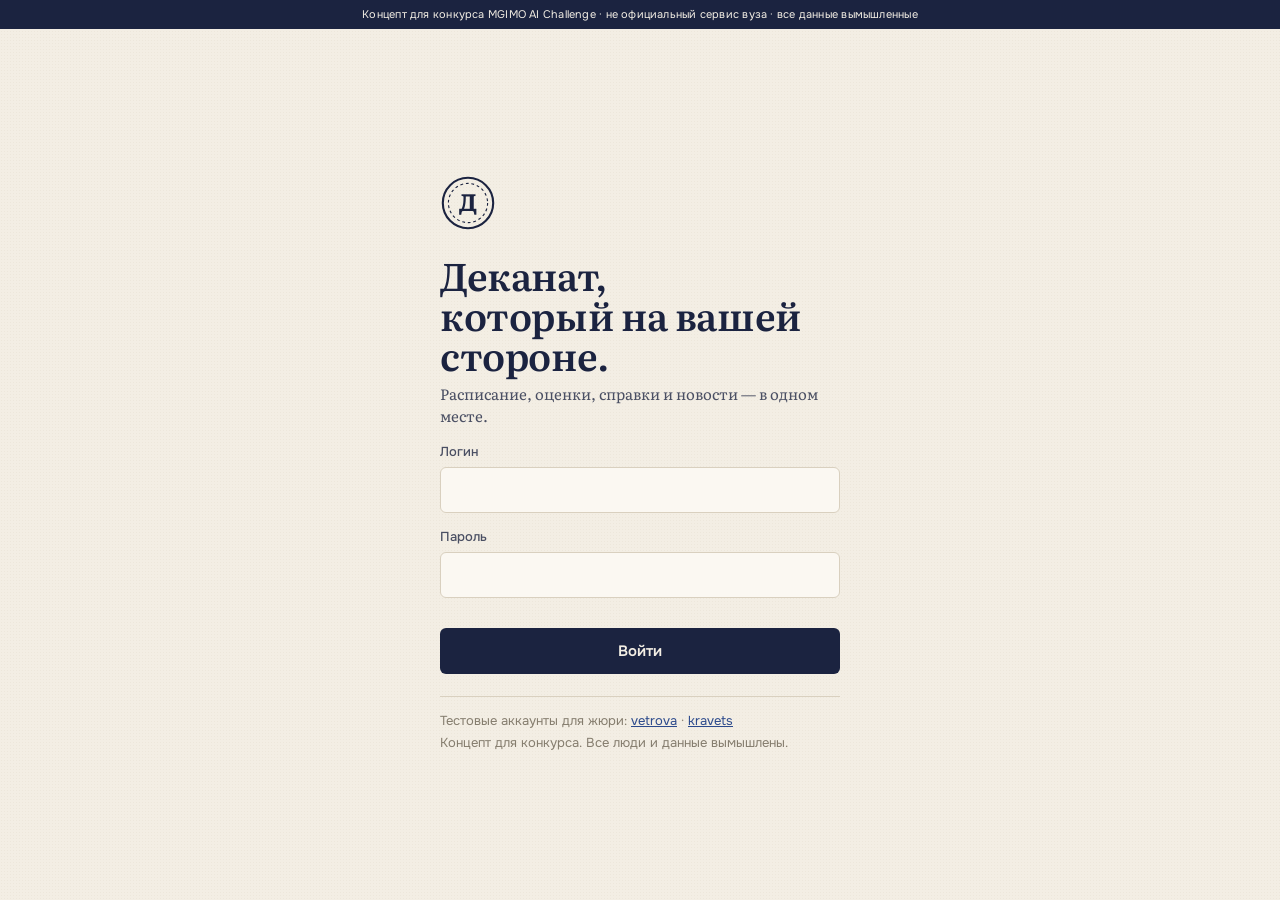
==== index.html @ c13ae19f "Кабинет студента: вход с шифрованием данных, расписание, успеваемость, заявки, уведомления, профиль " ====
<!doctype html>
<html lang="ru">
<head>
<meta charset="utf-8">
<meta name="viewport" content="width=device-width, initial-scale=1, viewport-fit=cover">
<title>Деканат — концепт кабинета студента</title>
<meta name="description" content="Концепт личного кабинета студента для конкурса MGIMO AI Challenge. Не официальный сервис. Все данные вымышленные.">
<meta name="theme-color" content="#F3EEE4">
<link rel="preconnect" href="https://fonts.googleapis.com">
<link rel="preconnect" href="https://fonts.gstatic.com" crossorigin>
<link href="https://fonts.googleapis.com/css2?family=Literata:opsz,wght@7..72,400;7..72,600;7..72,700&family=Onest:wght@400;500;600&display=swap" rel="stylesheet">
<link rel="stylesheet" href="style.css">
</head>
<body>
<div class="concept">Концепт для конкурса MGIMO AI Challenge · не официальный сервис вуза · все данные вымышленные</div>
<div id="app" aria-live="polite"></div>
<script src="app.js"></script>
</body>
</html>
---- style.css ----
:root{
  --paper:#F3EEE4; --card:#FBF8F2; --ink:#1B2340; --ink2:#4A4F63; --muted:#857D6E;
  --rule:#D9D0BF; --red:#B8392A; --green:#2F6B4F; --amber:#A86A12; --blue:#2C4A8C;
  --serif:'Literata',Georgia,serif; --sans:'Onest',system-ui,sans-serif;
}
@media (prefers-color-scheme:dark){:root:not([data-theme="light"]){
  --paper:#13161F; --card:#1B1F2B; --ink:#EDE6D6; --ink2:#B9B2A3; --muted:#8C8576;
  --rule:#2E3342; --red:#E0705F; --green:#6DBE93; --amber:#E0A84E; --blue:#8FA9E8;
}}
:root[data-theme="dark"]{--paper:#13161F; --card:#1B1F2B; --ink:#EDE6D6; --ink2:#B9B2A3; --muted:#8C8576; --rule:#2E3342; --red:#E0705F; --green:#6DBE93; --amber:#E0A84E; --blue:#8FA9E8;}
*{box-sizing:border-box}
html,body{margin:0}
body{background:var(--paper);color:var(--ink);font:400 15px/1.5 var(--sans);-webkit-font-smoothing:antialiased;
  background-image:radial-gradient(rgba(120,100,60,.05) 1px,transparent 1px);background-size:3px 3px}
button,input,select,textarea{font:inherit;color:inherit}
a{color:inherit}
.concept{font-size:11px;letter-spacing:.02em;text-align:center;padding:6px 16px;background:var(--ink);color:var(--paper)}
.wrap{max-width:760px;margin:0 auto;padding:0 16px 110px}
h1,h2,h3{font-family:var(--serif);font-weight:600;margin:0;letter-spacing:-.01em}
.mast{display:flex;align-items:center;justify-content:space-between;padding:18px 0 12px;border-bottom:3px double var(--ink)}
.brand{display:flex;align-items:center;gap:10px;text-decoration:none}
.brand b{font-family:var(--serif);font-size:22px;font-weight:700}
.brand small{display:block;font-size:11px;color:var(--muted);letter-spacing:.08em;text-transform:uppercase}
.seal{width:38px;height:38px;flex:none}
.iconbtn{position:relative;border:1px solid var(--rule);background:var(--card);width:40px;height:40px;border-radius:50%;cursor:pointer;display:grid;place-items:center}
.iconbtn .dot{position:absolute;top:-3px;right:-3px;background:var(--red);color:#fff;font-size:10px;min-width:18px;height:18px;border-radius:9px;display:grid;place-items:center;padding:0 4px}
.dateline{display:flex;justify-content:space-between;font-size:12px;color:var(--muted);text-transform:uppercase;letter-spacing:.08em;padding:8px 0;border-bottom:1px solid var(--rule)}
.lead{padding:22px 0 8px}
.lead h1{font-size:clamp(26px,7vw,40px);line-height:1.12}
.lead p{font-family:var(--serif);font-size:17px;color:var(--ink2);margin:10px 0 0}
.sec{margin-top:26px}
.sec>h2{font-size:13px;font-family:var(--sans);font-weight:600;text-transform:uppercase;letter-spacing:.1em;color:var(--muted);display:flex;justify-content:space-between;align-items:baseline;padding-bottom:6px;border-bottom:1px solid var(--rule);margin-bottom:12px}
.sec>h2 a{text-transform:none;letter-spacing:0;font-weight:500;color:var(--blue);text-decoration:none}
.card{background:var(--card);border:1px solid var(--rule);border-radius:6px;padding:14px 16px}
.grid2{display:grid;gap:12px;grid-template-columns:1fr}
@media(min-width:620px){.grid2{grid-template-columns:1fr 1fr}}
.cls{display:grid;grid-template-columns:62px 1fr;gap:12px;padding:12px 0;border-bottom:1px dashed var(--rule)}
.cls:last-child{border-bottom:0}
.cls .t{font-variant-numeric:tabular-nums;font-weight:600}
.cls .t small{display:block;color:var(--muted);font-weight:400}
.cls h3{font-size:17px}
.cls .meta{color:var(--ink2);font-size:13px}
.cls.off h3,.cls.off .t{text-decoration:line-through;color:var(--muted)}
.cls.now{background:linear-gradient(90deg,rgba(184,57,42,.08),transparent);margin:0 -16px;padding-left:16px;padding-right:16px}
.flag{display:inline-block;font-size:12px;font-weight:600;padding:2px 8px;border-radius:3px;margin-top:6px}
.flag.r{background:rgba(184,57,42,.12);color:var(--red)} .flag.a{background:rgba(168,106,18,.13);color:var(--amber)} .flag.g{background:rgba(47,107,79,.13);color:var(--green)}
.days{display:flex;gap:6px;overflow-x:auto;padding-bottom:4px;margin-bottom:12px;scrollbar-width:none}
.days button{flex:none;border:1px solid var(--rule);background:var(--card);border-radius:6px;padding:8px 12px;cursor:pointer;text-align:center;min-width:54px}
.days button b{display:block;font-family:var(--serif);font-size:18px}
.days button small{font-size:11px;color:var(--muted);text-transform:uppercase}
.days button[aria-pressed="true"]{background:var(--ink);color:var(--paper);border-color:var(--ink)}
.days button[aria-pressed="true"] small{color:inherit;opacity:.7}
.days button .pip{display:block;width:5px;height:5px;border-radius:50%;background:var(--red);margin:3px auto 0}
.big{font-family:var(--serif);font-size:44px;font-weight:700;line-height:1}
.subj{padding:12px 0;border-bottom:1px dashed var(--rule)}
.subj:last-child{border:0}
.subj .row{display:flex;justify-content:space-between;gap:12px;align-items:baseline}
.subj h3{font-size:16px}
.pts{font-family:var(--serif);font-weight:700;font-size:20px;font-variant-numeric:tabular-nums}
.bar{height:6px;background:var(--rule);border-radius:3px;margin:8px 0 4px;position:relative;overflow:hidden}
.bar i{position:absolute;inset:0 auto 0 0;background:var(--ink);border-radius:3px}
.bar.low i{background:var(--red)}
.ticks{display:flex;justify-content:space-between;font-size:11px;color:var(--muted)}
details summary{cursor:pointer;font-size:13px;color:var(--blue);margin-top:4px}
details table{width:100%;font-size:13px;margin-top:6px;border-collapse:collapse}
details td{padding:3px 0;border-bottom:1px dotted var(--rule)} details td:last-child{text-align:right;font-variant-numeric:tabular-nums}
.app{display:flex;justify-content:space-between;align-items:center;gap:12px;padding:14px 0;border-bottom:1px dashed var(--rule);text-decoration:none}
.app:last-child{border:0}
.app h3{font-size:16px}
.app small{color:var(--muted)}
.stamp{flex:none;font-family:var(--serif);font-weight:700;font-size:12px;text-transform:uppercase;letter-spacing:.08em;border:2px solid currentColor;border-radius:4px;padding:4px 8px;transform:rotate(-4deg);opacity:.9}
.stamp.new{color:var(--blue)} .stamp.work{color:var(--amber)} .stamp.ready{color:var(--green)}
.stamp.huge{font-size:22px;padding:8px 16px;border-width:3px;display:inline-block;margin:8px 0}
.tl{list-style:none;padding:0;margin:16px 0 0;border-left:2px solid var(--rule)}
.tl li{position:relative;padding:0 0 18px 18px}
.tl li::before{content:"";position:absolute;left:-7px;top:4px;width:12px;height:12px;border-radius:50%;background:var(--paper);border:2px solid var(--rule)}
.tl li.done::before{background:var(--ink);border-color:var(--ink)}
.tl li b{display:block} .tl li small{color:var(--muted)}
.btn{display:inline-flex;align-items:center;justify-content:center;gap:8px;border:0;background:var(--ink);color:var(--paper);padding:12px 18px;border-radius:6px;font-weight:600;cursor:pointer;text-decoration:none;min-height:44px}
.btn.ghost{background:transparent;color:var(--ink);border:1px solid var(--rule)}
.btn.w{width:100%}
label.f{display:block;margin:14px 0 0;font-size:13px;color:var(--ink2);font-weight:500}
.f input,.f select,.f textarea{display:block;width:100%;margin-top:6px;padding:12px;border:1px solid var(--rule);border-radius:6px;background:var(--card);min-height:44px}
.f input:focus,.f select:focus,.f textarea:focus{outline:2px solid var(--blue);outline-offset:1px}
.chips{display:flex;flex-wrap:wrap;gap:8px;margin-top:6px}
.chips label{border:1px solid var(--rule);border-radius:20px;padding:8px 14px;cursor:pointer;background:var(--card);font-size:14px}
.chips input{position:absolute;opacity:0;pointer-events:none}
.chips label:has(input:checked){background:var(--ink);color:var(--paper);border-color:var(--ink)}
.notice{padding:12px 0;border-bottom:1px dashed var(--rule);display:grid;grid-template-columns:28px 1fr;gap:10px}
.notice:last-child{border:0}
.notice .ic{font-size:18px;line-height:1.3}
.notice h3{font-size:16px} .notice p{margin:2px 0 0;color:var(--ink2);font-size:14px} .notice small{color:var(--muted)}
.notice.unread h3::after{content:"";display:inline-block;width:7px;height:7px;background:var(--red);border-radius:50%;margin-left:6px;vertical-align:middle}
dl.kv{display:grid;grid-template-columns:auto 1fr;gap:8px 16px;margin:0}
dl.kv dt{color:var(--muted);font-size:13px} dl.kv dd{margin:0;font-weight:500}
.empty{text-align:center;color:var(--muted);padding:24px 8px;font-family:var(--serif)}
.tabs{position:fixed;left:0;right:0;bottom:0;background:var(--card);border-top:1px solid var(--rule);display:flex;justify-content:center;padding-bottom:env(safe-area-inset-bottom);z-index:5}
.tabs a{flex:1;max-width:150px;text-align:center;padding:9px 2px 10px;font-size:11px;text-decoration:none;color:var(--muted)}
.tabs a svg{display:block;margin:0 auto 3px;width:22px;height:22px}
.tabs a[aria-current="page"]{color:var(--ink);font-weight:600}
.tabs a[aria-current="page"] svg{stroke:var(--red)}
.login{min-height:calc(100vh - 30px);display:grid;place-items:center;padding:24px 16px}
.login .box{width:100%;max-width:400px}
.login h1{font-size:38px;line-height:1.05;margin:18px 0 8px}
.login p.s{font-family:var(--serif);color:var(--ink2);margin:0 0 10px}
.err{color:var(--red);font-size:14px;margin-top:10px;min-height:20px}
.demo{margin-top:22px;font-size:13px;color:var(--muted);border-top:1px solid var(--rule);padding-top:12px}
.demo button{border:0;background:none;color:var(--blue);cursor:pointer;padding:2px 0;text-decoration:underline}
.spin{width:18px;height:18px;border:2px solid currentColor;border-right-color:transparent;border-radius:50%;animation:s .7s linear infinite}
@keyframes s{to{transform:rotate(360deg)}}
.hint{font-size:12px;color:var(--muted);margin-top:8px}
.back{display:inline-block;margin:16px 0 0;color:var(--blue);text-decoration:none;font-size:14px}
.toast{position:fixed;left:50%;bottom:84px;transform:translateX(-50%);background:var(--ink);color:var(--paper);padding:10px 16px;border-radius:6px;font-size:14px;z-index:9;box-shadow:0 6px 20px rgba(0,0,0,.2)}
:focus-visible{outline:2px solid var(--blue);outline-offset:2px}
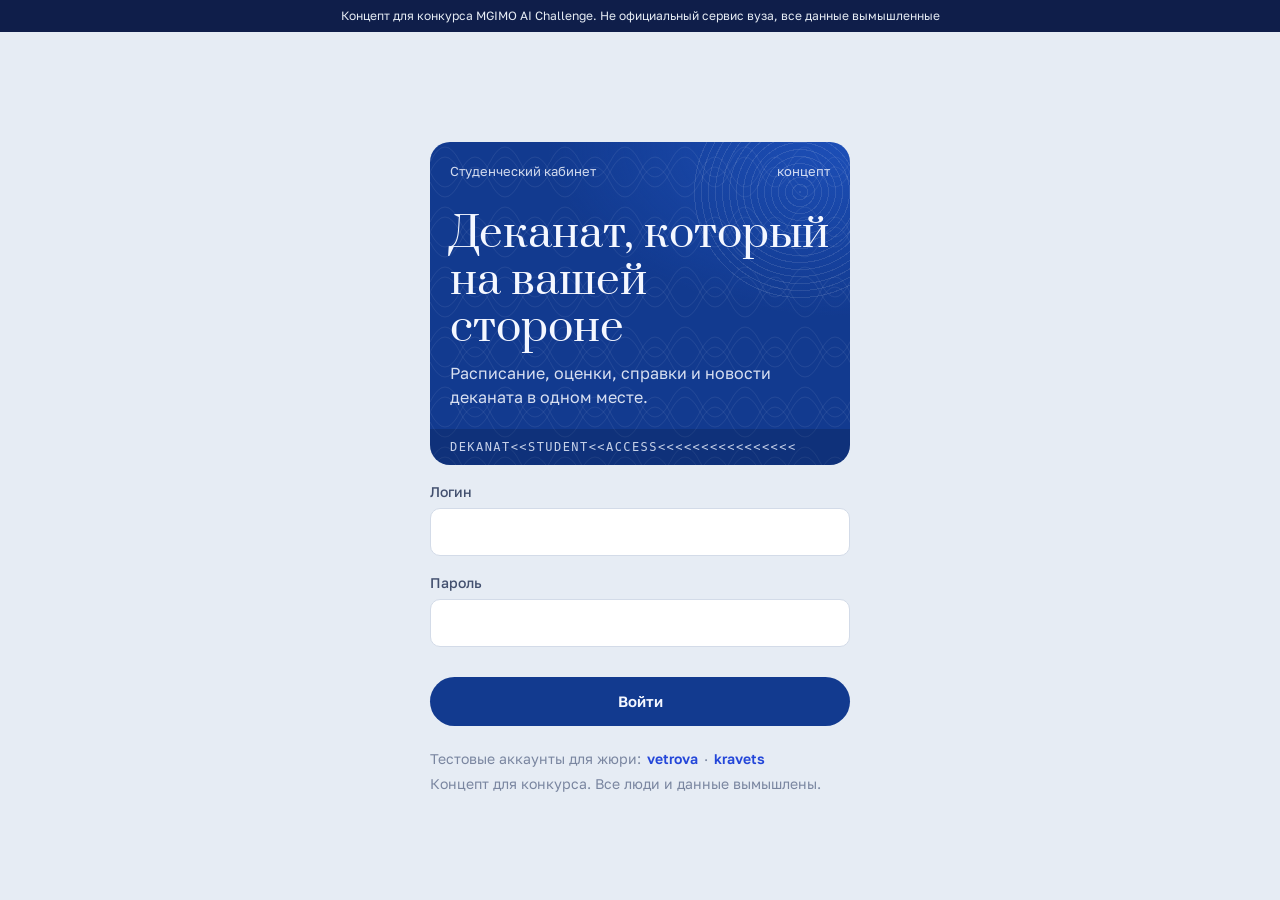
==== commit d2580057: "Новый дизайн: документ студента с гильошем и MRZ, визовые штампы статусов, Prata + Golos Text Co-Aut" ====
--- a/index.html
+++ b/index.html
@@ -5,14 +5,14 @@
 <meta name="viewport" content="width=device-width, initial-scale=1, viewport-fit=cover">
 <title>Деканат — концепт кабинета студента</title>
 <meta name="description" content="Концепт личного кабинета студента для конкурса MGIMO AI Challenge. Не официальный сервис. Все данные вымышленные.">
-<meta name="theme-color" content="#F3EEE4">
+<meta name="theme-color" content="#E6ECF4">
 <link rel="preconnect" href="https://fonts.googleapis.com">
 <link rel="preconnect" href="https://fonts.gstatic.com" crossorigin>
-<link href="https://fonts.googleapis.com/css2?family=Literata:opsz,wght@7..72,400;7..72,600;7..72,700&family=Onest:wght@400;500;600&display=swap" rel="stylesheet">
+<link href="https://fonts.googleapis.com/css2?family=Prata&family=Golos+Text:wght@400;500;600;700&display=swap" rel="stylesheet">
 <link rel="stylesheet" href="style.css">
 </head>
 <body>
-<div class="concept">Концепт для конкурса MGIMO AI Challenge · не официальный сервис вуза · все данные вымышленные</div>
+<div class="concept">Концепт для конкурса MGIMO AI Challenge. Не официальный сервис вуза, все данные вымышленные</div>
 <div id="app" aria-live="polite"></div>
 <script src="app.js"></script>
 </body>
--- a/style.css
+++ b/style.css
@@ -1,114 +1,162 @@
 :root{
-  --paper:#F3EEE4; --card:#FBF8F2; --ink:#1B2340; --ink2:#4A4F63; --muted:#857D6E;
-  --rule:#D9D0BF; --red:#B8392A; --green:#2F6B4F; --amber:#A86A12; --blue:#2C4A8C;
-  --serif:'Literata',Georgia,serif; --sans:'Onest',system-ui,sans-serif;
+  --ground:#E6ECF4; --card:#FFFFFF; --ink:#0F1E4A; --ink2:#43506F; --muted:#7A86A0;
+  --rule:#D3DBE8; --cobalt:#2346D9; --red:#C2362B; --green:#127A5C; --amber:#B86F00;
+  --pass:#123A8F; --pass2:#1D4FB8; --on-pass:#F4F7FF;
+  --serif:'Prata',Georgia,serif; --sans:'Golos Text',system-ui,sans-serif;
+  --r-l:20px; --r-m:14px; --r-s:10px;
 }
 @media (prefers-color-scheme:dark){:root:not([data-theme="light"]){
-  --paper:#13161F; --card:#1B1F2B; --ink:#EDE6D6; --ink2:#B9B2A3; --muted:#8C8576;
-  --rule:#2E3342; --red:#E0705F; --green:#6DBE93; --amber:#E0A84E; --blue:#8FA9E8;
+  --ground:#0A1228; --card:#121C38; --ink:#E7ECF8; --ink2:#AEB9D3; --muted:#7D89A6;
+  --rule:#22305A; --cobalt:#7F9BFF; --red:#FF7A6E; --green:#4FD1A5; --amber:#F2B04C;
+  --pass:#1B3C93; --pass2:#2A55C0;
 }}
-:root[data-theme="dark"]{--paper:#13161F; --card:#1B1F2B; --ink:#EDE6D6; --ink2:#B9B2A3; --muted:#8C8576; --rule:#2E3342; --red:#E0705F; --green:#6DBE93; --amber:#E0A84E; --blue:#8FA9E8;}
+:root[data-theme="dark"]{--ground:#0A1228; --card:#121C38; --ink:#E7ECF8; --ink2:#AEB9D3; --muted:#7D89A6; --rule:#22305A; --cobalt:#7F9BFF; --red:#FF7A6E; --green:#4FD1A5; --amber:#F2B04C; --pass:#1B3C93; --pass2:#2A55C0;}
 *{box-sizing:border-box}
 html,body{margin:0}
-body{background:var(--paper);color:var(--ink);font:400 15px/1.5 var(--sans);-webkit-font-smoothing:antialiased;
-  background-image:radial-gradient(rgba(120,100,60,.05) 1px,transparent 1px);background-size:3px 3px}
+body{background:var(--ground);color:var(--ink);font:400 15px/1.5 var(--sans);-webkit-font-smoothing:antialiased}
 button,input,select,textarea{font:inherit;color:inherit}
 a{color:inherit}
-.concept{font-size:11px;letter-spacing:.02em;text-align:center;padding:6px 16px;background:var(--ink);color:var(--paper)}
-.wrap{max-width:760px;margin:0 auto;padding:0 16px 110px}
-h1,h2,h3{font-family:var(--serif);font-weight:600;margin:0;letter-spacing:-.01em}
-.mast{display:flex;align-items:center;justify-content:space-between;padding:18px 0 12px;border-bottom:3px double var(--ink)}
+.concept{font-size:12px;text-align:center;padding:7px 16px;background:var(--ink);color:var(--ground)}
+.wrap{max-width:780px;margin:0 auto;padding:0 16px 120px}
+h1,h2,h3{margin:0;font-weight:400}
+h1,h2{font-family:var(--serif)}
+h3{font-family:var(--sans);font-weight:600}
+.mast{display:flex;align-items:center;justify-content:space-between;padding:16px 0}
 .brand{display:flex;align-items:center;gap:10px;text-decoration:none}
-.brand b{font-family:var(--serif);font-size:22px;font-weight:700}
-.brand small{display:block;font-size:11px;color:var(--muted);letter-spacing:.08em;text-transform:uppercase}
-.seal{width:38px;height:38px;flex:none}
-.iconbtn{position:relative;border:1px solid var(--rule);background:var(--card);width:40px;height:40px;border-radius:50%;cursor:pointer;display:grid;place-items:center}
-.iconbtn .dot{position:absolute;top:-3px;right:-3px;background:var(--red);color:#fff;font-size:10px;min-width:18px;height:18px;border-radius:9px;display:grid;place-items:center;padding:0 4px}
-.dateline{display:flex;justify-content:space-between;font-size:12px;color:var(--muted);text-transform:uppercase;letter-spacing:.08em;padding:8px 0;border-bottom:1px solid var(--rule)}
-.lead{padding:22px 0 8px}
-.lead h1{font-size:clamp(26px,7vw,40px);line-height:1.12}
-.lead p{font-family:var(--serif);font-size:17px;color:var(--ink2);margin:10px 0 0}
-.sec{margin-top:26px}
-.sec>h2{font-size:13px;font-family:var(--sans);font-weight:600;text-transform:uppercase;letter-spacing:.1em;color:var(--muted);display:flex;justify-content:space-between;align-items:baseline;padding-bottom:6px;border-bottom:1px solid var(--rule);margin-bottom:12px}
-.sec>h2 a{text-transform:none;letter-spacing:0;font-weight:500;color:var(--blue);text-decoration:none}
-.card{background:var(--card);border:1px solid var(--rule);border-radius:6px;padding:14px 16px}
+.brand b{font-family:var(--serif);font-weight:400;font-size:24px;line-height:1}
+.brand small{display:block;font-size:12px;color:var(--muted);margin-top:3px}
+.seal{width:40px;height:40px;flex:none;color:var(--pass)}
+.iconbtn{position:relative;border:1px solid var(--rule);background:var(--card);width:44px;height:44px;border-radius:50%;cursor:pointer;display:grid;place-items:center;text-decoration:none}
+.iconbtn .dot{position:absolute;top:-2px;right:-2px;background:var(--red);color:#fff;font-size:11px;font-weight:600;min-width:19px;height:19px;border-radius:10px;display:grid;place-items:center;padding:0 5px;border:2px solid var(--ground)}
+.dateline{display:none}
+
+/* ---- документ студента: гильош + машиночитаемая строка ---- */
+.pass{position:relative;overflow:hidden;border-radius:var(--r-l);padding:20px 20px 0;margin-top:4px;color:var(--on-pass);
+  background:
+    url("data:image/svg+xml,%3Csvg xmlns='http://www.w3.org/2000/svg' width='120' height='60'%3E%3Cg fill='none' stroke='%23ffffff' stroke-opacity='.09' stroke-width='.8'%3E%3Cpath d='M0 30 Q15 0 30 30 T60 30 T90 30 T120 30'/%3E%3Cpath d='M0 30 Q15 60 30 30 T60 30 T90 30 T120 30'/%3E%3Cpath d='M0 20 Q15 -10 30 20 T60 20 T90 20 T120 20'/%3E%3Cpath d='M0 40 Q15 70 30 40 T60 40 T90 40 T120 40'/%3E%3C/g%3E%3C/svg%3E"),
+    radial-gradient(120% 90% at 100% 0%,var(--pass2),transparent 60%),var(--pass)}
+.pass::after{content:"";position:absolute;right:-60px;top:-60px;width:220px;height:220px;border-radius:50%;
+  background:repeating-radial-gradient(circle,rgba(255,255,255,.10) 0 1px,transparent 1px 7px);pointer-events:none}
+.pass .who{display:flex;justify-content:space-between;gap:12px;font-size:13px;opacity:.85;position:relative;z-index:1}
+.pass h1{font-size:clamp(28px,7.4vw,42px);line-height:1.12;margin:22px 0 0;position:relative;z-index:1;max-width:16em}
+.pass p{font-size:16px;margin:10px 0 0;opacity:.88;position:relative;z-index:1;max-width:34em}
+.pass .next{display:flex;gap:14px;align-items:center;margin:20px 0 0;padding:14px;border-radius:var(--r-m);background:rgba(255,255,255,.1);position:relative;z-index:1;backdrop-filter:blur(2px)}
+.pass .next .tm{font-family:var(--serif);font-size:30px;line-height:1}
+.pass .next small{display:block;opacity:.75;font-size:13px}
+.mrz{margin:20px -20px 0;padding:10px 20px;background:rgba(0,0,0,.18);font:500 12px/1.4 ui-monospace,'SFMono-Regular',Consolas,monospace;letter-spacing:.12em;white-space:nowrap;overflow:hidden;text-overflow:clip;opacity:.8;position:relative;z-index:1}
+
+.lead{padding:18px 0 6px}
+.lead h1{font-size:clamp(30px,7.4vw,44px);line-height:1.1}
+.lead p{font-size:16px;color:var(--ink2);margin:8px 0 0;max-width:36em}
+.sec{margin-top:28px}
+.sec>h2{font-size:21px;display:flex;justify-content:space-between;align-items:baseline;gap:12px;margin-bottom:12px}
+.sec>h2 a{font-family:var(--sans);font-size:14px;font-weight:500;color:var(--cobalt);text-decoration:none}
+.card{background:var(--card);border-radius:var(--r-m);padding:6px 18px;box-shadow:0 1px 0 var(--rule),0 10px 30px -18px rgba(15,30,74,.35)}
+.card.pad{padding:18px}
 .grid2{display:grid;gap:12px;grid-template-columns:1fr}
 @media(min-width:620px){.grid2{grid-template-columns:1fr 1fr}}
-.cls{display:grid;grid-template-columns:62px 1fr;gap:12px;padding:12px 0;border-bottom:1px dashed var(--rule)}
+.tile{display:block;text-decoration:none;background:var(--card);border-radius:var(--r-m);padding:18px;box-shadow:0 1px 0 var(--rule),0 10px 30px -18px rgba(15,30,74,.35)}
+.tile small{color:var(--muted);font-size:13px}
+
+.cls{display:grid;grid-template-columns:58px 1fr;gap:14px;padding:14px 0;border-bottom:1px solid var(--rule)}
 .cls:last-child{border-bottom:0}
-.cls .t{font-variant-numeric:tabular-nums;font-weight:600}
-.cls .t small{display:block;color:var(--muted);font-weight:400}
-.cls h3{font-size:17px}
-.cls .meta{color:var(--ink2);font-size:13px}
+.cls .t{font-variant-numeric:tabular-nums;font-weight:600;font-size:16px}
+.cls .t small{display:block;color:var(--muted);font-weight:400;font-size:13px}
+.cls h3{font-size:16px;line-height:1.3}
+.cls .meta{color:var(--ink2);font-size:13px;margin-top:2px}
 .cls.off h3,.cls.off .t{text-decoration:line-through;color:var(--muted)}
-.cls.now{background:linear-gradient(90deg,rgba(184,57,42,.08),transparent);margin:0 -16px;padding-left:16px;padding-right:16px}
-.flag{display:inline-block;font-size:12px;font-weight:600;padding:2px 8px;border-radius:3px;margin-top:6px}
-.flag.r{background:rgba(184,57,42,.12);color:var(--red)} .flag.a{background:rgba(168,106,18,.13);color:var(--amber)} .flag.g{background:rgba(47,107,79,.13);color:var(--green)}
-.days{display:flex;gap:6px;overflow-x:auto;padding-bottom:4px;margin-bottom:12px;scrollbar-width:none}
-.days button{flex:none;border:1px solid var(--rule);background:var(--card);border-radius:6px;padding:8px 12px;cursor:pointer;text-align:center;min-width:54px}
-.days button b{display:block;font-family:var(--serif);font-size:18px}
-.days button small{font-size:11px;color:var(--muted);text-transform:uppercase}
-.days button[aria-pressed="true"]{background:var(--ink);color:var(--paper);border-color:var(--ink)}
-.days button[aria-pressed="true"] small{color:inherit;opacity:.7}
-.days button .pip{display:block;width:5px;height:5px;border-radius:50%;background:var(--red);margin:3px auto 0}
-.big{font-family:var(--serif);font-size:44px;font-weight:700;line-height:1}
-.subj{padding:12px 0;border-bottom:1px dashed var(--rule)}
+.cls.now{position:relative}
+.cls.now::before{content:"";position:absolute;left:-18px;top:12px;bottom:12px;width:3px;border-radius:0 3px 3px 0;background:var(--cobalt)}
+.flag{display:inline-block;font-size:12px;font-weight:600;padding:3px 9px;border-radius:999px;margin-top:7px}
+.flag.r{background:color-mix(in srgb,var(--red) 13%,transparent);color:var(--red)}
+.flag.a{background:color-mix(in srgb,var(--amber) 15%,transparent);color:var(--amber)}
+.flag.g{background:color-mix(in srgb,var(--green) 14%,transparent);color:var(--green)}
+.flag.b{background:color-mix(in srgb,var(--cobalt) 14%,transparent);color:var(--cobalt)}
+
+.days{display:flex;gap:8px;overflow-x:auto;padding:2px 2px 6px;margin:0 -2px 12px;scrollbar-width:none}
+.days button{flex:none;border:0;background:var(--card);border-radius:var(--r-m);padding:10px 0 8px;cursor:pointer;text-align:center;width:56px;box-shadow:0 1px 0 var(--rule)}
+.days button b{display:block;font-family:var(--serif);font-weight:400;font-size:22px;line-height:1.1}
+.days button small{font-size:12px;color:var(--muted)}
+.days button[aria-pressed="true"]{background:var(--pass);color:var(--on-pass)}
+.days button[aria-pressed="true"] small{color:inherit;opacity:.75}
+.days button .pip{display:block;width:6px;height:6px;border-radius:50%;background:var(--red);margin:4px auto 0}
+.days button:not(:has(.pip))::after{content:"";display:block;height:10px}
+
+.big{font-family:var(--serif);font-size:48px;line-height:1.05;margin-top:4px}
+.subj{padding:14px 0;border-bottom:1px solid var(--rule)}
 .subj:last-child{border:0}
 .subj .row{display:flex;justify-content:space-between;gap:12px;align-items:baseline}
 .subj h3{font-size:16px}
-.pts{font-family:var(--serif);font-weight:700;font-size:20px;font-variant-numeric:tabular-nums}
-.bar{height:6px;background:var(--rule);border-radius:3px;margin:8px 0 4px;position:relative;overflow:hidden}
-.bar i{position:absolute;inset:0 auto 0 0;background:var(--ink);border-radius:3px}
+.pts{font-family:var(--serif);font-size:26px;font-variant-numeric:tabular-nums;line-height:1}
+.bar{height:8px;background:var(--rule);border-radius:4px;margin:10px 0 6px;position:relative;overflow:hidden}
+.bar i{position:absolute;inset:0 auto 0 0;background:var(--pass2);border-radius:4px}
 .bar.low i{background:var(--red)}
-.ticks{display:flex;justify-content:space-between;font-size:11px;color:var(--muted)}
-details summary{cursor:pointer;font-size:13px;color:var(--blue);margin-top:4px}
-details table{width:100%;font-size:13px;margin-top:6px;border-collapse:collapse}
-details td{padding:3px 0;border-bottom:1px dotted var(--rule)} details td:last-child{text-align:right;font-variant-numeric:tabular-nums}
-.app{display:flex;justify-content:space-between;align-items:center;gap:12px;padding:14px 0;border-bottom:1px dashed var(--rule);text-decoration:none}
+.ticks{display:flex;justify-content:space-between;gap:10px;font-size:13px;color:var(--muted);align-items:center;flex-wrap:wrap}
+details summary{cursor:pointer;font-size:13px;color:var(--cobalt);margin-top:6px}
+details table{width:100%;font-size:14px;margin-top:6px;border-collapse:collapse}
+details td{padding:5px 0;border-bottom:1px solid var(--rule)} details td:last-child{text-align:right;font-variant-numeric:tabular-nums}
+
+.app{display:flex;justify-content:space-between;align-items:center;gap:12px;padding:16px 0;border-bottom:1px solid var(--rule);text-decoration:none}
 .app:last-child{border:0}
 .app h3{font-size:16px}
 .app small{color:var(--muted)}
-.stamp{flex:none;font-family:var(--serif);font-weight:700;font-size:12px;text-transform:uppercase;letter-spacing:.08em;border:2px solid currentColor;border-radius:4px;padding:4px 8px;transform:rotate(-4deg);opacity:.9}
-.stamp.new{color:var(--blue)} .stamp.work{color:var(--amber)} .stamp.ready{color:var(--green)}
-.stamp.huge{font-size:22px;padding:8px 16px;border-width:3px;display:inline-block;margin:8px 0}
-.tl{list-style:none;padding:0;margin:16px 0 0;border-left:2px solid var(--rule)}
-.tl li{position:relative;padding:0 0 18px 18px}
-.tl li::before{content:"";position:absolute;left:-7px;top:4px;width:12px;height:12px;border-radius:50%;background:var(--paper);border:2px solid var(--rule)}
-.tl li.done::before{background:var(--ink);border-color:var(--ink)}
-.tl li b{display:block} .tl li small{color:var(--muted)}
-.btn{display:inline-flex;align-items:center;justify-content:center;gap:8px;border:0;background:var(--ink);color:var(--paper);padding:12px 18px;border-radius:6px;font-weight:600;cursor:pointer;text-decoration:none;min-height:44px}
-.btn.ghost{background:transparent;color:var(--ink);border:1px solid var(--rule)}
+/* штампы — как визовые отметки: двойной контур, лёгкий наклон, неровная краска */
+.stamp{flex:none;position:relative;font:700 12px/1 var(--sans);letter-spacing:.06em;text-transform:uppercase;padding:7px 10px;border:2px solid currentColor;border-radius:6px;transform:rotate(-5deg);
+  box-shadow:inset 0 0 0 2px var(--card),inset 0 0 0 3px currentColor;
+  -webkit-mask:url("data:image/svg+xml,%3Csvg xmlns='http://www.w3.org/2000/svg' width='80' height='40'%3E%3Cfilter id='n'%3E%3CfeTurbulence baseFrequency='.9' numOctaves='2' seed='4'/%3E%3CfeColorMatrix values='0 0 0 0 0 0 0 0 0 0 0 0 0 0 0 0 0 0 -2.2 2.1'/%3E%3C/filter%3E%3Crect width='80' height='40' filter='url(%23n)'/%3E%3C/svg%3E");
+  mask:url("data:image/svg+xml,%3Csvg xmlns='http://www.w3.org/2000/svg' width='80' height='40'%3E%3Cfilter id='n'%3E%3CfeTurbulence baseFrequency='.9' numOctaves='2' seed='4'/%3E%3CfeColorMatrix values='0 0 0 0 0 0 0 0 0 0 0 0 0 0 0 0 0 0 -2.2 2.1'/%3E%3C/filter%3E%3Crect width='80' height='40' filter='url(%23n)'/%3E%3C/svg%3E")}
+.stamp.new{color:var(--cobalt)} .stamp.work{color:var(--amber)} .stamp.ready{color:var(--green)}
+.stamp.huge{font-size:20px;padding:12px 18px;display:inline-block;margin:14px 0 4px;animation:thud .45s cubic-bezier(.2,1.6,.4,1) both}
+@keyframes thud{from{transform:rotate(-5deg) scale(1.6);opacity:0}to{transform:rotate(-5deg) scale(1);opacity:1}}
+@media (prefers-reduced-motion:reduce){.stamp.huge{animation:none}}
+.tl{list-style:none;padding:0;margin:18px 0 6px 6px;border-left:2px solid var(--rule)}
+.tl li{position:relative;padding:0 0 18px 20px}
+.tl li:last-child{padding-bottom:0}
+.tl li::before{content:"";position:absolute;left:-8px;top:3px;width:14px;height:14px;border-radius:50%;background:var(--card);border:2px solid var(--rule)}
+.tl li.done::before{background:var(--pass2);border-color:var(--pass2)}
+.tl li b{display:block;font-weight:600} .tl li small{color:var(--muted)}
+
+.btn{display:inline-flex;align-items:center;justify-content:center;gap:8px;border:0;background:var(--pass);color:var(--on-pass);padding:13px 20px;border-radius:999px;font-weight:600;cursor:pointer;text-decoration:none;min-height:48px}
+.btn:hover{background:var(--pass2)}
+.btn.ghost{background:var(--card);color:var(--ink);box-shadow:inset 0 0 0 1px var(--rule)}
 .btn.w{width:100%}
-label.f{display:block;margin:14px 0 0;font-size:13px;color:var(--ink2);font-weight:500}
-.f input,.f select,.f textarea{display:block;width:100%;margin-top:6px;padding:12px;border:1px solid var(--rule);border-radius:6px;background:var(--card);min-height:44px}
-.f input:focus,.f select:focus,.f textarea:focus{outline:2px solid var(--blue);outline-offset:1px}
+label.f{display:block;margin:16px 0 0;font-size:14px;color:var(--ink2);font-weight:500}
+.f input,.f select,.f textarea{display:block;width:100%;margin-top:6px;padding:12px 14px;border:1px solid var(--rule);border-radius:var(--r-s);background:var(--card);min-height:48px}
+.f input:focus,.f select:focus,.f textarea:focus{outline:2px solid var(--cobalt);outline-offset:1px;border-color:transparent}
 .chips{display:flex;flex-wrap:wrap;gap:8px;margin-top:6px}
-.chips label{border:1px solid var(--rule);border-radius:20px;padding:8px 14px;cursor:pointer;background:var(--card);font-size:14px}
+.chips label{border:1px solid var(--rule);border-radius:999px;padding:9px 16px;cursor:pointer;background:var(--card);font-size:14px}
 .chips input{position:absolute;opacity:0;pointer-events:none}
-.chips label:has(input:checked){background:var(--ink);color:var(--paper);border-color:var(--ink)}
-.notice{padding:12px 0;border-bottom:1px dashed var(--rule);display:grid;grid-template-columns:28px 1fr;gap:10px}
+.chips label:has(input:checked){background:var(--pass);color:var(--on-pass);border-color:var(--pass)}
+.chips label:has(input:focus-visible){outline:2px solid var(--cobalt);outline-offset:2px}
+
+.notice{padding:14px 0;border-bottom:1px solid var(--rule);display:grid;grid-template-columns:34px 1fr;gap:12px}
 .notice:last-child{border:0}
-.notice .ic{font-size:18px;line-height:1.3}
-.notice h3{font-size:16px} .notice p{margin:2px 0 0;color:var(--ink2);font-size:14px} .notice small{color:var(--muted)}
-.notice.unread h3::after{content:"";display:inline-block;width:7px;height:7px;background:var(--red);border-radius:50%;margin-left:6px;vertical-align:middle}
-dl.kv{display:grid;grid-template-columns:auto 1fr;gap:8px 16px;margin:0}
-dl.kv dt{color:var(--muted);font-size:13px} dl.kv dd{margin:0;font-weight:500}
-.empty{text-align:center;color:var(--muted);padding:24px 8px;font-family:var(--serif)}
-.tabs{position:fixed;left:0;right:0;bottom:0;background:var(--card);border-top:1px solid var(--rule);display:flex;justify-content:center;padding-bottom:env(safe-area-inset-bottom);z-index:5}
-.tabs a{flex:1;max-width:150px;text-align:center;padding:9px 2px 10px;font-size:11px;text-decoration:none;color:var(--muted)}
-.tabs a svg{display:block;margin:0 auto 3px;width:22px;height:22px}
-.tabs a[aria-current="page"]{color:var(--ink);font-weight:600}
-.tabs a[aria-current="page"] svg{stroke:var(--red)}
-.login{min-height:calc(100vh - 30px);display:grid;place-items:center;padding:24px 16px}
-.login .box{width:100%;max-width:400px}
-.login h1{font-size:38px;line-height:1.05;margin:18px 0 8px}
-.login p.s{font-family:var(--serif);color:var(--ink2);margin:0 0 10px}
+.notice .ic{width:34px;height:34px;border-radius:50%;display:grid;place-items:center;font-size:15px;background:color-mix(in srgb,var(--cobalt) 12%,transparent);color:var(--cobalt)}
+.notice .ic.change{background:color-mix(in srgb,var(--amber) 15%,transparent);color:var(--amber)}
+.notice .ic.deadline{background:color-mix(in srgb,var(--red) 13%,transparent);color:var(--red)}
+.notice h3{font-size:16px;line-height:1.3} .notice p{margin:3px 0 0;color:var(--ink2);font-size:14px} .notice small{color:var(--muted)}
+.notice.unread h3::after{content:"";display:inline-block;width:8px;height:8px;background:var(--red);border-radius:50%;margin-left:8px;vertical-align:middle}
+dl.kv{display:grid;grid-template-columns:auto 1fr;gap:10px 18px;margin:0}
+dl.kv dt{color:var(--muted);font-size:14px} dl.kv dd{margin:0;font-weight:500}
+.empty{text-align:center;color:var(--muted);padding:28px 8px}
+.empty h2{color:var(--ink);font-size:24px;margin-bottom:6px}
+
+.tabs{position:fixed;left:50%;transform:translateX(-50%);bottom:calc(12px + env(safe-area-inset-bottom));width:min(560px,calc(100% - 24px));background:color-mix(in srgb,var(--card) 86%,transparent);backdrop-filter:blur(14px);-webkit-backdrop-filter:blur(14px);border-radius:999px;display:flex;padding:6px;z-index:5;box-shadow:0 1px 0 var(--rule),0 18px 40px -16px rgba(15,30,74,.45)}
+.tabs a{flex:1;text-align:center;padding:7px 2px 6px;font-size:11px;text-decoration:none;color:var(--muted);border-radius:999px}
+.tabs a svg{display:block;margin:0 auto 2px;width:22px;height:22px}
+.tabs a[aria-current="page"]{color:var(--on-pass);background:var(--pass);font-weight:600}
+
+.login{min-height:calc(100vh - 32px);display:grid;place-items:center;padding:28px 16px}
+.login .box{width:100%;max-width:420px}
+.login .pass{padding-bottom:0}
+.login .pass h1{margin-top:28px}
+.login form{margin-top:8px}
 .err{color:var(--red);font-size:14px;margin-top:10px;min-height:20px}
-.demo{margin-top:22px;font-size:13px;color:var(--muted);border-top:1px solid var(--rule);padding-top:12px}
-.demo button{border:0;background:none;color:var(--blue);cursor:pointer;padding:2px 0;text-decoration:underline}
+.demo{margin-top:18px;font-size:14px;color:var(--muted)}
+.demo button{border:0;background:none;color:var(--cobalt);cursor:pointer;padding:4px 2px;font-weight:600}
 .spin{width:18px;height:18px;border:2px solid currentColor;border-right-color:transparent;border-radius:50%;animation:s .7s linear infinite}
 @keyframes s{to{transform:rotate(360deg)}}
-.hint{font-size:12px;color:var(--muted);margin-top:8px}
-.back{display:inline-block;margin:16px 0 0;color:var(--blue);text-decoration:none;font-size:14px}
-.toast{position:fixed;left:50%;bottom:84px;transform:translateX(-50%);background:var(--ink);color:var(--paper);padding:10px 16px;border-radius:6px;font-size:14px;z-index:9;box-shadow:0 6px 20px rgba(0,0,0,.2)}
-:focus-visible{outline:2px solid var(--blue);outline-offset:2px}
+.hint{font-size:13px;color:var(--muted);margin-top:8px}
+.back{display:inline-block;margin:8px 0 0;color:var(--cobalt);text-decoration:none;font-size:15px;font-weight:500}
+.toast{position:fixed;left:50%;bottom:96px;transform:translateX(-50%);background:var(--ink);color:var(--ground);padding:12px 18px;border-radius:999px;font-size:14px;z-index:9}
+:focus-visible{outline:2px solid var(--cobalt);outline-offset:2px}
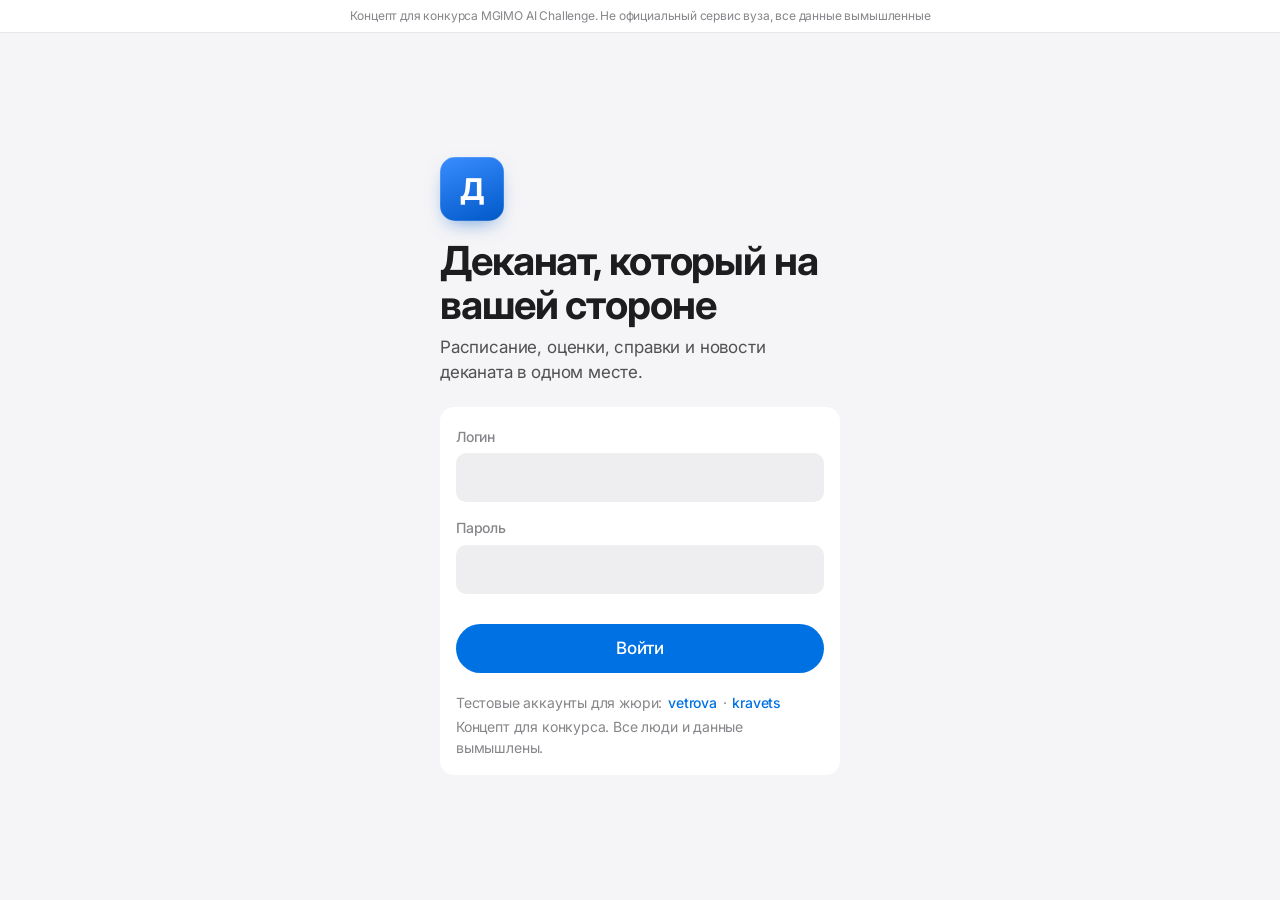
==== commit 441dfdc6: "Дизайн в стиле Apple и Notion, плавные переходы View Transitions, круговая смена темы Co-Authored-By" ====
--- a/index.html
+++ b/index.html
@@ -5,10 +5,10 @@
 <meta name="viewport" content="width=device-width, initial-scale=1, viewport-fit=cover">
 <title>Деканат — концепт кабинета студента</title>
 <meta name="description" content="Концепт личного кабинета студента для конкурса MGIMO AI Challenge. Не официальный сервис. Все данные вымышленные.">
-<meta name="theme-color" content="#E6ECF4">
+<meta name="theme-color" content="#F5F5F7">
 <link rel="preconnect" href="https://fonts.googleapis.com">
 <link rel="preconnect" href="https://fonts.gstatic.com" crossorigin>
-<link href="https://fonts.googleapis.com/css2?family=Prata&family=Golos+Text:wght@400;500;600;700&display=swap" rel="stylesheet">
+<link href="https://fonts.googleapis.com/css2?family=Inter:wght@400;500;600;700&display=swap" rel="stylesheet">
 <link rel="stylesheet" href="style.css">
 </head>
 <body>
--- a/style.css
+++ b/style.css
@@ -1,162 +1,181 @@
+/* Стиль: Apple (системный шрифт, сгруппированные списки, стеклянная навигация) + Notion (тихая типографика, свойства, статусы-метки). */
 :root{
-  --ground:#E6ECF4; --card:#FFFFFF; --ink:#0F1E4A; --ink2:#43506F; --muted:#7A86A0;
-  --rule:#D3DBE8; --cobalt:#2346D9; --red:#C2362B; --green:#127A5C; --amber:#B86F00;
-  --pass:#123A8F; --pass2:#1D4FB8; --on-pass:#F4F7FF;
-  --serif:'Prata',Georgia,serif; --sans:'Golos Text',system-ui,sans-serif;
-  --r-l:20px; --r-m:14px; --r-s:10px;
+  --ground:#F5F5F7; --card:#FFFFFF; --ink:#1D1D1F; --ink2:#515154; --muted:#86868B;
+  --rule:rgba(0,0,0,.09); --fill:rgba(118,118,128,.12); --blue:#0071E3; --red:#E5484D;
+  --n-blue-bg:#E7F0FB; --n-blue:#2F6DB5; --n-yel-bg:#FBF0DC; --n-yel:#9A6400; --n-grn-bg:#E3F3EA; --n-grn:#2A7A4B; --n-red-bg:#FCE8E8; --n-red:#C23B3B;
+  --sans:-apple-system,BlinkMacSystemFont,'SF Pro Text','Inter',system-ui,sans-serif;
+  --display:-apple-system,BlinkMacSystemFont,'SF Pro Display','Inter',system-ui,sans-serif;
+  --r-m:14px; --r-s:10px;
 }
 @media (prefers-color-scheme:dark){:root:not([data-theme="light"]){
-  --ground:#0A1228; --card:#121C38; --ink:#E7ECF8; --ink2:#AEB9D3; --muted:#7D89A6;
-  --rule:#22305A; --cobalt:#7F9BFF; --red:#FF7A6E; --green:#4FD1A5; --amber:#F2B04C;
-  --pass:#1B3C93; --pass2:#2A55C0;
+  --ground:#000000; --card:#1C1C1E; --ink:#F5F5F7; --ink2:#C7C7CC; --muted:#8E8E93; --rule:rgba(255,255,255,.12); --fill:rgba(118,118,128,.24);
+  --blue:#2997FF; --red:#FF6961;
+  --n-blue-bg:rgba(41,151,255,.16); --n-blue:#64B0FF; --n-yel-bg:rgba(255,179,64,.16); --n-yel:#FFC46B; --n-grn-bg:rgba(50,215,75,.15); --n-grn:#5EE07A; --n-red-bg:rgba(255,105,97,.16); --n-red:#FF8A84;
 }}
-:root[data-theme="dark"]{--ground:#0A1228; --card:#121C38; --ink:#E7ECF8; --ink2:#AEB9D3; --muted:#7D89A6; --rule:#22305A; --cobalt:#7F9BFF; --red:#FF7A6E; --green:#4FD1A5; --amber:#F2B04C; --pass:#1B3C93; --pass2:#2A55C0;}
+:root[data-theme="dark"]{--ground:#000000; --card:#1C1C1E; --ink:#F5F5F7; --ink2:#C7C7CC; --muted:#8E8E93; --rule:rgba(255,255,255,.12); --fill:rgba(118,118,128,.24);
+  --blue:#2997FF; --red:#FF6961;
+  --n-blue-bg:rgba(41,151,255,.16); --n-blue:#64B0FF; --n-yel-bg:rgba(255,179,64,.16); --n-yel:#FFC46B; --n-grn-bg:rgba(50,215,75,.15); --n-grn:#5EE07A; --n-red-bg:rgba(255,105,97,.16); --n-red:#FF8A84;}
 *{box-sizing:border-box}
 html,body{margin:0}
-body{background:var(--ground);color:var(--ink);font:400 15px/1.5 var(--sans);-webkit-font-smoothing:antialiased}
-button,input,select,textarea{font:inherit;color:inherit}
+body{background:var(--ground);color:var(--ink);font:400 16px/1.47 var(--sans);letter-spacing:-.011em;-webkit-font-smoothing:antialiased}
+button,input,select,textarea{font:inherit;color:inherit;letter-spacing:inherit}
 a{color:inherit}
-.concept{font-size:12px;text-align:center;padding:7px 16px;background:var(--ink);color:var(--ground)}
-.wrap{max-width:780px;margin:0 auto;padding:0 16px 120px}
-h1,h2,h3{margin:0;font-weight:400}
-h1,h2{font-family:var(--serif)}
-h3{font-family:var(--sans);font-weight:600}
-.mast{display:flex;align-items:center;justify-content:space-between;padding:16px 0}
+.concept{font-size:12px;text-align:center;padding:7px 16px;color:var(--muted);background:var(--card);border-bottom:.5px solid var(--rule)}
+.wrap{max-width:720px;margin:0 auto;padding:0 16px 120px}
+h1,h2,h3{margin:0}
+.mast{display:flex;align-items:center;justify-content:space-between;padding:14px 0 4px}
 .brand{display:flex;align-items:center;gap:10px;text-decoration:none}
-.brand b{font-family:var(--serif);font-weight:400;font-size:24px;line-height:1}
-.brand small{display:block;font-size:12px;color:var(--muted);margin-top:3px}
-.seal{width:40px;height:40px;flex:none;color:var(--pass)}
-.iconbtn{position:relative;border:1px solid var(--rule);background:var(--card);width:44px;height:44px;border-radius:50%;cursor:pointer;display:grid;place-items:center;text-decoration:none}
-.iconbtn .dot{position:absolute;top:-2px;right:-2px;background:var(--red);color:#fff;font-size:11px;font-weight:600;min-width:19px;height:19px;border-radius:10px;display:grid;place-items:center;padding:0 5px;border:2px solid var(--ground)}
-.dateline{display:none}
+.brand b{font:600 17px/1.2 var(--display);letter-spacing:-.02em}
+.brand small{display:block;font-size:12px;color:var(--muted)}
+.seal{width:34px;height:34px;flex:none;color:var(--ink)}
+.iconbtn{position:relative;border:0;background:var(--fill);width:38px;height:38px;border-radius:50%;cursor:pointer;display:grid;place-items:center;text-decoration:none;color:var(--ink)}
+.iconbtn .dot{position:absolute;top:-3px;right:-3px;background:var(--red);color:#fff;font-size:11px;font-weight:600;min-width:19px;height:19px;border-radius:10px;display:grid;place-items:center;padding:0 5px;border:2px solid var(--ground)}
+.dateline,.mrz{display:none}
 
-/* ---- документ студента: гильош + машиночитаемая строка ---- */
-.pass{position:relative;overflow:hidden;border-radius:var(--r-l);padding:20px 20px 0;margin-top:4px;color:var(--on-pass);
-  background:
-    url("data:image/svg+xml,%3Csvg xmlns='http://www.w3.org/2000/svg' width='120' height='60'%3E%3Cg fill='none' stroke='%23ffffff' stroke-opacity='.09' stroke-width='.8'%3E%3Cpath d='M0 30 Q15 0 30 30 T60 30 T90 30 T120 30'/%3E%3Cpath d='M0 30 Q15 60 30 30 T60 30 T90 30 T120 30'/%3E%3Cpath d='M0 20 Q15 -10 30 20 T60 20 T90 20 T120 20'/%3E%3Cpath d='M0 40 Q15 70 30 40 T60 40 T90 40 T120 40'/%3E%3C/g%3E%3C/svg%3E"),
-    radial-gradient(120% 90% at 100% 0%,var(--pass2),transparent 60%),var(--pass)}
-.pass::after{content:"";position:absolute;right:-60px;top:-60px;width:220px;height:220px;border-radius:50%;
-  background:repeating-radial-gradient(circle,rgba(255,255,255,.10) 0 1px,transparent 1px 7px);pointer-events:none}
-.pass .who{display:flex;justify-content:space-between;gap:12px;font-size:13px;opacity:.85;position:relative;z-index:1}
-.pass h1{font-size:clamp(28px,7.4vw,42px);line-height:1.12;margin:22px 0 0;position:relative;z-index:1;max-width:16em}
-.pass p{font-size:16px;margin:10px 0 0;opacity:.88;position:relative;z-index:1;max-width:34em}
-.pass .next{display:flex;gap:14px;align-items:center;margin:20px 0 0;padding:14px;border-radius:var(--r-m);background:rgba(255,255,255,.1);position:relative;z-index:1;backdrop-filter:blur(2px)}
-.pass .next .tm{font-family:var(--serif);font-size:30px;line-height:1}
-.pass .next small{display:block;opacity:.75;font-size:13px}
-.mrz{margin:20px -20px 0;padding:10px 20px;background:rgba(0,0,0,.18);font:500 12px/1.4 ui-monospace,'SFMono-Regular',Consolas,monospace;letter-spacing:.12em;white-space:nowrap;overflow:hidden;text-overflow:clip;opacity:.8;position:relative;z-index:1}
-
-.lead{padding:18px 0 6px}
-.lead h1{font-size:clamp(30px,7.4vw,44px);line-height:1.1}
-.lead p{font-size:16px;color:var(--ink2);margin:8px 0 0;max-width:36em}
-.sec{margin-top:28px}
-.sec>h2{font-size:21px;display:flex;justify-content:space-between;align-items:baseline;gap:12px;margin-bottom:12px}
-.sec>h2 a{font-family:var(--sans);font-size:14px;font-weight:500;color:var(--cobalt);text-decoration:none}
-.card{background:var(--card);border-radius:var(--r-m);padding:6px 18px;box-shadow:0 1px 0 var(--rule),0 10px 30px -18px rgba(15,30,74,.35)}
-.card.pad{padding:18px}
+/* Главная: крупный заголовок iOS */
+.pass{padding:22px 0 4px}
+.pass .who{display:flex;justify-content:space-between;gap:6px;font-size:15px;color:var(--muted);font-weight:500}
+.pass .who + .who{display:none}
+.pass h1{font:700 clamp(30px,8vw,40px)/1.1 var(--display);letter-spacing:-.028em;margin-top:6px}
+.pass p{font-size:17px;color:var(--ink2);margin:8px 0 0;max-width:34em}
+.lead{padding:22px 0 6px}
+.lead h1{font:700 clamp(30px,8vw,40px)/1.1 var(--display);letter-spacing:-.028em}
+.lead p{font-size:17px;color:var(--ink2);margin:8px 0 0;max-width:36em}
+.sec{margin-top:30px}
+.sec>h2{font:600 20px/1.25 var(--display);letter-spacing:-.02em;display:flex;justify-content:space-between;align-items:baseline;gap:12px;margin:0 0 10px 2px}
+.sec>h2 a{font:400 16px var(--sans);color:var(--blue);text-decoration:none}
+.card{background:var(--card);border-radius:var(--r-m);padding:0 16px}
+.card.pad{padding:16px}
 .grid2{display:grid;gap:12px;grid-template-columns:1fr}
 @media(min-width:620px){.grid2{grid-template-columns:1fr 1fr}}
-.tile{display:block;text-decoration:none;background:var(--card);border-radius:var(--r-m);padding:18px;box-shadow:0 1px 0 var(--rule),0 10px 30px -18px rgba(15,30,74,.35)}
-.tile small{color:var(--muted);font-size:13px}
+.tile{display:block;text-decoration:none;background:var(--card);border-radius:var(--r-m);padding:16px}
+.tile small{color:var(--muted);font-size:14px}
 
-.cls{display:grid;grid-template-columns:58px 1fr;gap:14px;padding:14px 0;border-bottom:1px solid var(--rule)}
+.cls{display:grid;grid-template-columns:52px 1fr;gap:14px;padding:13px 0;border-bottom:.5px solid var(--rule)}
 .cls:last-child{border-bottom:0}
-.cls .t{font-variant-numeric:tabular-nums;font-weight:600;font-size:16px}
+.cls .t{font-variant-numeric:tabular-nums;font-weight:600;font-size:15px}
 .cls .t small{display:block;color:var(--muted);font-weight:400;font-size:13px}
-.cls h3{font-size:16px;line-height:1.3}
-.cls .meta{color:var(--ink2);font-size:13px;margin-top:2px}
+.cls h3{font-size:16px;font-weight:600;line-height:1.3;letter-spacing:-.015em}
+.cls .meta{color:var(--muted);font-size:14px;margin-top:1px}
 .cls.off h3,.cls.off .t{text-decoration:line-through;color:var(--muted)}
 .cls.now{position:relative}
-.cls.now::before{content:"";position:absolute;left:-18px;top:12px;bottom:12px;width:3px;border-radius:0 3px 3px 0;background:var(--cobalt)}
-.flag{display:inline-block;font-size:12px;font-weight:600;padding:3px 9px;border-radius:999px;margin-top:7px}
-.flag.r{background:color-mix(in srgb,var(--red) 13%,transparent);color:var(--red)}
-.flag.a{background:color-mix(in srgb,var(--amber) 15%,transparent);color:var(--amber)}
-.flag.g{background:color-mix(in srgb,var(--green) 14%,transparent);color:var(--green)}
-.flag.b{background:color-mix(in srgb,var(--cobalt) 14%,transparent);color:var(--cobalt)}
+.cls.now::before{content:"";position:absolute;left:-16px;top:12px;bottom:12px;width:3px;border-radius:0 3px 3px 0;background:var(--blue)}
+/* Notion-метки */
+.flag{display:inline-block;font-size:13px;font-weight:500;padding:1px 7px;border-radius:5px;margin-top:6px;line-height:1.5}
+.flag.r{background:var(--n-red-bg);color:var(--n-red)} .flag.a{background:var(--n-yel-bg);color:var(--n-yel)}
+.flag.g{background:var(--n-grn-bg);color:var(--n-grn)} .flag.b{background:var(--n-blue-bg);color:var(--n-blue)}
 
-.days{display:flex;gap:8px;overflow-x:auto;padding:2px 2px 6px;margin:0 -2px 12px;scrollbar-width:none}
-.days button{flex:none;border:0;background:var(--card);border-radius:var(--r-m);padding:10px 0 8px;cursor:pointer;text-align:center;width:56px;box-shadow:0 1px 0 var(--rule)}
-.days button b{display:block;font-family:var(--serif);font-weight:400;font-size:22px;line-height:1.1}
+/* iOS segmented control */
+.days{display:flex;gap:2px;padding:2px;margin:0 0 14px;background:var(--fill);border-radius:10px;overflow-x:auto;scrollbar-width:none}
+.days button{flex:1;min-width:48px;border:0;background:transparent;border-radius:8px;padding:6px 0 5px;cursor:pointer;text-align:center;position:relative}
+.days button b{display:block;font:600 17px/1.2 var(--display)}
 .days button small{font-size:12px;color:var(--muted)}
-.days button[aria-pressed="true"]{background:var(--pass);color:var(--on-pass)}
-.days button[aria-pressed="true"] small{color:inherit;opacity:.75}
-.days button .pip{display:block;width:6px;height:6px;border-radius:50%;background:var(--red);margin:4px auto 0}
-.days button:not(:has(.pip))::after{content:"";display:block;height:10px}
+.days button[aria-pressed="true"]{background:var(--card);box-shadow:0 3px 8px rgba(0,0,0,.12),0 0 0 .5px rgba(0,0,0,.04)}
+.days button .pip{position:absolute;top:6px;right:8px;width:6px;height:6px;border-radius:50%;background:var(--red)}
 
-.big{font-family:var(--serif);font-size:48px;line-height:1.05;margin-top:4px}
-.subj{padding:14px 0;border-bottom:1px solid var(--rule)}
+.big{font:700 44px/1.05 var(--display);letter-spacing:-.03em;margin-top:6px}
+.subj{padding:14px 0;border-bottom:.5px solid var(--rule)}
 .subj:last-child{border:0}
 .subj .row{display:flex;justify-content:space-between;gap:12px;align-items:baseline}
-.subj h3{font-size:16px}
-.pts{font-family:var(--serif);font-size:26px;font-variant-numeric:tabular-nums;line-height:1}
-.bar{height:8px;background:var(--rule);border-radius:4px;margin:10px 0 6px;position:relative;overflow:hidden}
-.bar i{position:absolute;inset:0 auto 0 0;background:var(--pass2);border-radius:4px}
+.subj h3{font-size:16px;font-weight:600;letter-spacing:-.015em}
+.pts{font:600 20px/1 var(--display);font-variant-numeric:tabular-nums}
+.bar{height:6px;background:var(--fill);border-radius:3px;margin:10px 0 7px;position:relative;overflow:hidden}
+.bar i{position:absolute;inset:0 auto 0 0;background:var(--blue);border-radius:3px}
 .bar.low i{background:var(--red)}
 .ticks{display:flex;justify-content:space-between;gap:10px;font-size:13px;color:var(--muted);align-items:center;flex-wrap:wrap}
-details summary{cursor:pointer;font-size:13px;color:var(--cobalt);margin-top:6px}
+details summary{cursor:pointer;font-size:14px;color:var(--blue);margin-top:6px;list-style:none}
+details summary::-webkit-details-marker{display:none}
+details summary::before{content:"›";display:inline-block;margin-right:6px;transition:transform .2s ease}
+details[open] summary::before{transform:rotate(90deg)}
 details table{width:100%;font-size:14px;margin-top:6px;border-collapse:collapse}
-details td{padding:5px 0;border-bottom:1px solid var(--rule)} details td:last-child{text-align:right;font-variant-numeric:tabular-nums}
+details td{padding:6px 0;border-bottom:.5px solid var(--rule)} details td:last-child{text-align:right;font-variant-numeric:tabular-nums}
 
-.app{display:flex;justify-content:space-between;align-items:center;gap:12px;padding:16px 0;border-bottom:1px solid var(--rule);text-decoration:none}
+.app{display:flex;justify-content:space-between;align-items:center;gap:12px;padding:14px 0;border-bottom:.5px solid var(--rule);text-decoration:none}
 .app:last-child{border:0}
-.app h3{font-size:16px}
-.app small{color:var(--muted)}
-/* штампы — как визовые отметки: двойной контур, лёгкий наклон, неровная краска */
-.stamp{flex:none;position:relative;font:700 12px/1 var(--sans);letter-spacing:.06em;text-transform:uppercase;padding:7px 10px;border:2px solid currentColor;border-radius:6px;transform:rotate(-5deg);
-  box-shadow:inset 0 0 0 2px var(--card),inset 0 0 0 3px currentColor;
-  -webkit-mask:url("data:image/svg+xml,%3Csvg xmlns='http://www.w3.org/2000/svg' width='80' height='40'%3E%3Cfilter id='n'%3E%3CfeTurbulence baseFrequency='.9' numOctaves='2' seed='4'/%3E%3CfeColorMatrix values='0 0 0 0 0 0 0 0 0 0 0 0 0 0 0 0 0 0 -2.2 2.1'/%3E%3C/filter%3E%3Crect width='80' height='40' filter='url(%23n)'/%3E%3C/svg%3E");
-  mask:url("data:image/svg+xml,%3Csvg xmlns='http://www.w3.org/2000/svg' width='80' height='40'%3E%3Cfilter id='n'%3E%3CfeTurbulence baseFrequency='.9' numOctaves='2' seed='4'/%3E%3CfeColorMatrix values='0 0 0 0 0 0 0 0 0 0 0 0 0 0 0 0 0 0 -2.2 2.1'/%3E%3C/filter%3E%3Crect width='80' height='40' filter='url(%23n)'/%3E%3C/svg%3E")}
-.stamp.new{color:var(--cobalt)} .stamp.work{color:var(--amber)} .stamp.ready{color:var(--green)}
-.stamp.huge{font-size:20px;padding:12px 18px;display:inline-block;margin:14px 0 4px;animation:thud .45s cubic-bezier(.2,1.6,.4,1) both}
-@keyframes thud{from{transform:rotate(-5deg) scale(1.6);opacity:0}to{transform:rotate(-5deg) scale(1);opacity:1}}
-@media (prefers-reduced-motion:reduce){.stamp.huge{animation:none}}
-.tl{list-style:none;padding:0;margin:18px 0 6px 6px;border-left:2px solid var(--rule)}
+.app h3{font-size:16px;font-weight:600;letter-spacing:-.015em}
+.app small{color:var(--muted);font-size:14px}
+/* статус как Notion status: точка + подпись */
+.stamp{flex:none;display:inline-flex;align-items:center;gap:6px;font-size:13px;font-weight:500;line-height:1.5;padding:1px 9px 1px 8px;border-radius:999px}
+.stamp::before{content:"";width:7px;height:7px;border-radius:50%;background:currentColor}
+.stamp.new{background:var(--n-blue-bg);color:var(--n-blue)} .stamp.work{background:var(--n-yel-bg);color:var(--n-yel)} .stamp.ready{background:var(--n-grn-bg);color:var(--n-grn)}
+.stamp.huge{font-size:15px;padding:4px 12px 4px 10px;margin:12px 0 2px;animation:pop .4s cubic-bezier(.3,1.4,.5,1) both}
+@keyframes pop{from{transform:scale(.85);opacity:0}}
+.tl{list-style:none;padding:0;margin:16px 0 4px 6px;border-left:2px solid var(--rule)}
 .tl li{position:relative;padding:0 0 18px 20px}
 .tl li:last-child{padding-bottom:0}
-.tl li::before{content:"";position:absolute;left:-8px;top:3px;width:14px;height:14px;border-radius:50%;background:var(--card);border:2px solid var(--rule)}
-.tl li.done::before{background:var(--pass2);border-color:var(--pass2)}
-.tl li b{display:block;font-weight:600} .tl li small{color:var(--muted)}
+.tl li::before{content:"";position:absolute;left:-8px;top:4px;width:14px;height:14px;border-radius:50%;background:var(--card);border:2px solid var(--rule);box-sizing:border-box}
+.tl li.done::before{background:var(--blue);border-color:var(--blue)}
+.tl li b{display:block;font-weight:600} .tl li small{color:var(--muted);font-size:14px}
 
-.btn{display:inline-flex;align-items:center;justify-content:center;gap:8px;border:0;background:var(--pass);color:var(--on-pass);padding:13px 20px;border-radius:999px;font-weight:600;cursor:pointer;text-decoration:none;min-height:48px}
-.btn:hover{background:var(--pass2)}
-.btn.ghost{background:var(--card);color:var(--ink);box-shadow:inset 0 0 0 1px var(--rule)}
+.btn{display:inline-flex;align-items:center;justify-content:center;gap:8px;border:0;background:var(--blue);color:#fff;padding:12px 22px;border-radius:999px;font-weight:500;font-size:17px;cursor:pointer;text-decoration:none;min-height:48px}
+.btn:hover{filter:brightness(1.08)}
+.btn.ghost{background:var(--fill);color:var(--blue)}
 .btn.w{width:100%}
-label.f{display:block;margin:16px 0 0;font-size:14px;color:var(--ink2);font-weight:500}
-.f input,.f select,.f textarea{display:block;width:100%;margin-top:6px;padding:12px 14px;border:1px solid var(--rule);border-radius:var(--r-s);background:var(--card);min-height:48px}
-.f input:focus,.f select:focus,.f textarea:focus{outline:2px solid var(--cobalt);outline-offset:1px;border-color:transparent}
-.chips{display:flex;flex-wrap:wrap;gap:8px;margin-top:6px}
-.chips label{border:1px solid var(--rule);border-radius:999px;padding:9px 16px;cursor:pointer;background:var(--card);font-size:14px}
+label.f{display:block;margin:16px 0 0;font-size:14px;color:var(--muted);font-weight:500}
+.f input,.f select,.f textarea{display:block;width:100%;margin-top:6px;padding:12px 14px;border:0;border-radius:var(--r-s);background:var(--fill);min-height:48px;font-size:17px;color:var(--ink)}
+.f input:focus,.f select:focus,.f textarea:focus{outline:0;box-shadow:0 0 0 4px color-mix(in srgb,var(--blue) 25%,transparent)}
+.chips{display:flex;flex-wrap:wrap;gap:2px;padding:2px;margin-top:6px;background:var(--fill);border-radius:10px;width:fit-content;max-width:100%}
+.chips label{border-radius:8px;padding:7px 14px;cursor:pointer;font-size:14px;font-weight:500;color:var(--ink)}
 .chips input{position:absolute;opacity:0;pointer-events:none}
-.chips label:has(input:checked){background:var(--pass);color:var(--on-pass);border-color:var(--pass)}
-.chips label:has(input:focus-visible){outline:2px solid var(--cobalt);outline-offset:2px}
+.chips label:has(input:checked){background:var(--card);box-shadow:0 3px 8px rgba(0,0,0,.12)}
+.chips label:has(input:focus-visible){outline:2px solid var(--blue);outline-offset:2px}
 
-.notice{padding:14px 0;border-bottom:1px solid var(--rule);display:grid;grid-template-columns:34px 1fr;gap:12px}
+.notice{padding:13px 0;border-bottom:.5px solid var(--rule);display:grid;grid-template-columns:30px 1fr;gap:12px}
 .notice:last-child{border:0}
-.notice .ic{width:34px;height:34px;border-radius:50%;display:grid;place-items:center;font-size:15px;background:color-mix(in srgb,var(--cobalt) 12%,transparent);color:var(--cobalt)}
-.notice .ic.change{background:color-mix(in srgb,var(--amber) 15%,transparent);color:var(--amber)}
-.notice .ic.deadline{background:color-mix(in srgb,var(--red) 13%,transparent);color:var(--red)}
-.notice h3{font-size:16px;line-height:1.3} .notice p{margin:3px 0 0;color:var(--ink2);font-size:14px} .notice small{color:var(--muted)}
-.notice.unread h3::after{content:"";display:inline-block;width:8px;height:8px;background:var(--red);border-radius:50%;margin-left:8px;vertical-align:middle}
-dl.kv{display:grid;grid-template-columns:auto 1fr;gap:10px 18px;margin:0}
-dl.kv dt{color:var(--muted);font-size:14px} dl.kv dd{margin:0;font-weight:500}
+.notice .ic{width:30px;height:30px;border-radius:8px;display:grid;place-items:center;font-size:15px;font-weight:700;background:#0A84FF;color:#fff}
+.notice .ic.change{background:#FF9F0A} .notice .ic.deadline{background:#FF453A}
+.notice h3{font-size:16px;font-weight:600;line-height:1.3;letter-spacing:-.015em} .notice p{margin:2px 0 0;color:var(--ink2);font-size:15px} .notice small{color:var(--muted);font-size:13px}
+.notice.unread h3::after{content:"";display:inline-block;width:8px;height:8px;background:var(--blue);border-radius:50%;margin-left:8px;vertical-align:middle}
+/* свойства как в Notion */
+dl.kv{display:grid;grid-template-columns:minmax(110px,auto) 1fr;column-gap:16px;margin:0}
+dl.kv dt,dl.kv dd{padding:9px 0;border-bottom:.5px solid var(--rule)}
+dl.kv dt:last-of-type,dl.kv dd:last-of-type{border-bottom:0}
+dl.kv dt{color:var(--muted);font-size:15px} dl.kv dd{margin:0;font-weight:500}
 .empty{text-align:center;color:var(--muted);padding:28px 8px}
-.empty h2{color:var(--ink);font-size:24px;margin-bottom:6px}
+.empty h2{color:var(--ink);font:600 22px var(--display);margin-bottom:6px}
 
-.tabs{position:fixed;left:50%;transform:translateX(-50%);bottom:calc(12px + env(safe-area-inset-bottom));width:min(560px,calc(100% - 24px));background:color-mix(in srgb,var(--card) 86%,transparent);backdrop-filter:blur(14px);-webkit-backdrop-filter:blur(14px);border-radius:999px;display:flex;padding:6px;z-index:5;box-shadow:0 1px 0 var(--rule),0 18px 40px -16px rgba(15,30,74,.45)}
-.tabs a{flex:1;text-align:center;padding:7px 2px 6px;font-size:11px;text-decoration:none;color:var(--muted);border-radius:999px}
+/* стеклянная панель вкладок, как в iOS */
+.tabs{position:fixed;left:50%;transform:translateX(-50%);bottom:calc(12px + env(safe-area-inset-bottom));width:min(520px,calc(100% - 24px));background:color-mix(in srgb,var(--card) 72%,transparent);backdrop-filter:saturate(180%) blur(20px);-webkit-backdrop-filter:saturate(180%) blur(20px);border-radius:999px;display:flex;padding:5px;z-index:5;box-shadow:0 0 0 .5px var(--rule),0 12px 32px -10px rgba(0,0,0,.25)}
+.tabs a{flex:1;text-align:center;padding:6px 2px 5px;font-size:11px;font-weight:500;text-decoration:none;color:var(--ink2);position:relative;isolation:isolate;transition:color .3s ease}
 .tabs a svg{display:block;margin:0 auto 2px;width:22px;height:22px}
-.tabs a[aria-current="page"]{color:var(--on-pass);background:var(--pass);font-weight:600}
+.tabs a[aria-current="page"]{color:var(--blue)}
+.tabs .pill{position:absolute;inset:0;z-index:-1;border-radius:999px;background:var(--fill);view-transition-name:tab-pill}
 
-.login{min-height:calc(100vh - 32px);display:grid;place-items:center;padding:28px 16px}
-.login .box{width:100%;max-width:420px}
-.login .pass{padding-bottom:0}
-.login .pass h1{margin-top:28px}
-.login form{margin-top:8px}
+.login{min-height:calc(100vh - 34px);display:grid;place-items:center;padding:28px 16px}
+.login .box{width:100%;max-width:400px}
+.login .pass{padding-top:0}
+.login .pass .who{display:none}
+.login .pass h1{margin-top:18px}
+.login .pass::before{content:"Д";display:grid;place-items:center;width:64px;height:64px;border-radius:15px;color:#fff;font:700 30px/1 var(--display);background:linear-gradient(160deg,#3A8DFF,#0058C7);box-shadow:inset 0 0 0 .5px rgba(255,255,255,.3),0 8px 20px -8px rgba(0,88,199,.6)}
+.login form{margin-top:18px;background:var(--card);border-radius:var(--r-m);padding:4px 16px 16px}
 .err{color:var(--red);font-size:14px;margin-top:10px;min-height:20px}
-.demo{margin-top:18px;font-size:14px;color:var(--muted)}
-.demo button{border:0;background:none;color:var(--cobalt);cursor:pointer;padding:4px 2px;font-weight:600}
+.demo{margin-top:16px;font-size:14px;color:var(--muted)}
+.demo button{border:0;background:none;color:var(--blue);cursor:pointer;padding:4px 2px;font-weight:500}
 .spin{width:18px;height:18px;border:2px solid currentColor;border-right-color:transparent;border-radius:50%;animation:s .7s linear infinite}
 @keyframes s{to{transform:rotate(360deg)}}
-.hint{font-size:13px;color:var(--muted);margin-top:8px}
-.back{display:inline-block;margin:8px 0 0;color:var(--cobalt);text-decoration:none;font-size:15px;font-weight:500}
-.toast{position:fixed;left:50%;bottom:96px;transform:translateX(-50%);background:var(--ink);color:var(--ground);padding:12px 18px;border-radius:999px;font-size:14px;z-index:9}
-:focus-visible{outline:2px solid var(--cobalt);outline-offset:2px}
+.hint{font-size:14px;color:var(--muted);margin-top:8px}
+.back{display:inline-flex;align-items:center;gap:2px;margin:6px 0 0;color:var(--blue);text-decoration:none;font-size:17px}
+.toast{position:fixed;left:50%;bottom:96px;transform:translateX(-50%);background:color-mix(in srgb,var(--card) 80%,transparent);backdrop-filter:blur(20px);-webkit-backdrop-filter:blur(20px);color:var(--ink);padding:12px 18px;border-radius:999px;font-size:15px;font-weight:500;z-index:9;box-shadow:0 0 0 .5px var(--rule),0 12px 32px -10px rgba(0,0,0,.3)}
+:focus-visible{outline:2px solid var(--blue);outline-offset:2px}
+
+/* ---- плавные переходы (View Transitions) ---- */
+.mast{view-transition-name:mast}
+.tabs{view-transition-name:tabs}
+main{view-transition-name:page}
+.pass h1{view-transition-name:headline}
+html{--d:1} html[data-dir="back"]{--d:-1}
+::view-transition-group(*){animation-duration:.42s;animation-timing-function:cubic-bezier(.22,.8,.2,1)}
+::view-transition-old(page){animation:.2s cubic-bezier(.4,0,1,1) both vt-out}
+::view-transition-new(page){animation:.42s cubic-bezier(.22,.8,.2,1) .04s both vt-in}
+@keyframes vt-out{to{opacity:0;transform:translateX(calc(var(--d) * -28px))}}
+@keyframes vt-in{from{opacity:0;transform:translateX(calc(var(--d) * 40px))}}
+::view-transition-old(tab-pill),::view-transition-new(tab-pill){animation:none;height:100%}
+::view-transition-group(tab-pill){animation-duration:.46s;animation-timing-function:cubic-bezier(.3,1.25,.4,1)}
+html[data-vt="theme"] *{view-transition-name:none !important}
+html[data-vt="theme"]::view-transition-old(root),html[data-vt="theme"]::view-transition-new(root){animation:none;mix-blend-mode:normal}
+html[data-vt="theme"]::view-transition-new(root){z-index:2}
+.btn,.days button,.chips label,.iconbtn{transition:background-color .25s ease,color .25s ease,transform .14s ease,box-shadow .25s ease}
+.btn:active,.days button:active,.iconbtn:active,.tile:active,.app:active{transform:scale(.97)}
+.tile,.app{transition:transform .14s ease}
+details[open] table{animation:vt-in .3s ease both}
+@media (prefers-reduced-motion:reduce){*,::view-transition-group(*),::view-transition-old(*),::view-transition-new(*){animation:none !important;transition:none !important}}
